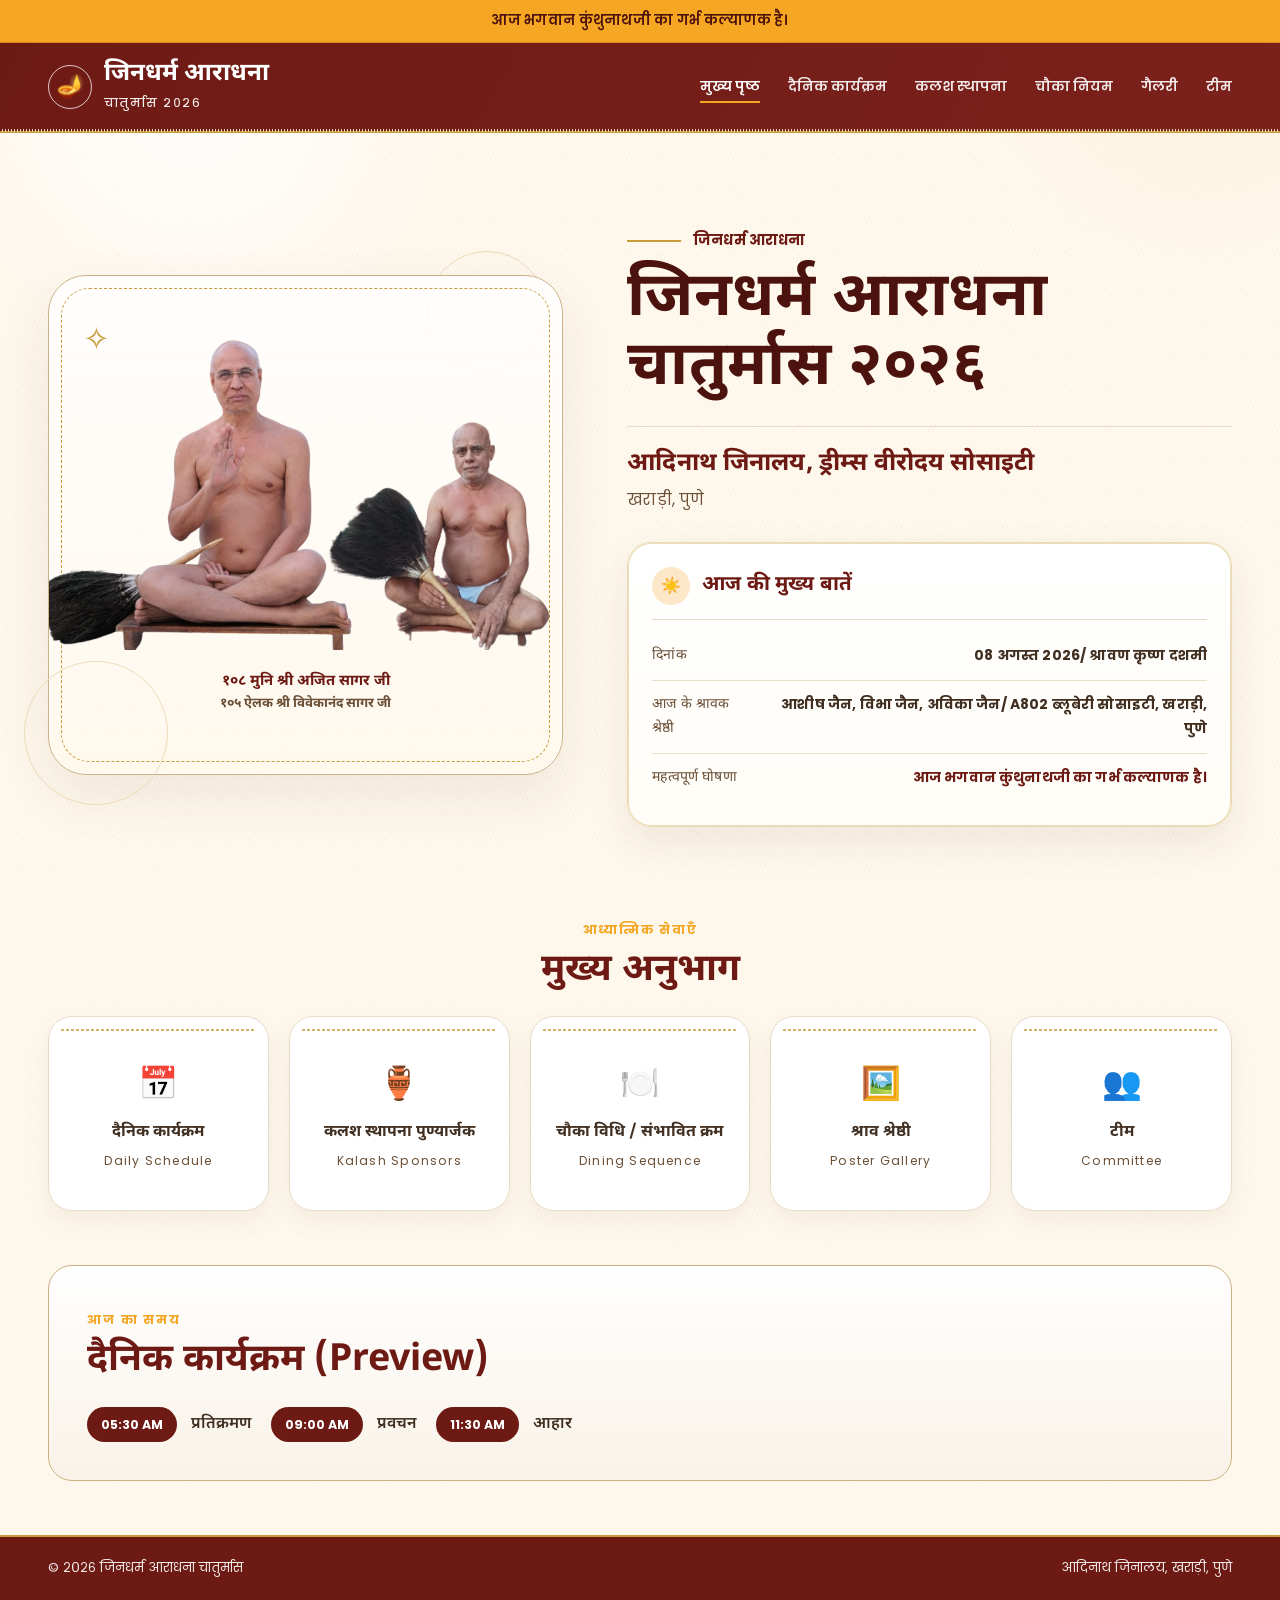
==== index.html @ 1701923a "sd" ====
<!doctype html>
<html lang="hi">
<head>
  <meta charset="utf-8">
  <meta name="viewport" content="width=device-width, initial-scale=1">
  <meta name="description" content="जिनधर्म आराधना चातुर्मास २०२६">
  <title>जिनधर्म आराधना चातुर्मास २०२६</title>

  <link rel="preconnect" href="https://fonts.googleapis.com">
  <link rel="preconnect" href="https://fonts.gstatic.com" crossorigin>
  <link href="https://fonts.googleapis.com/css2?family=Noto+Sans+Devanagari:wght@300;400;500;600;700&family=Poppins:wght@300;400;500;600;700&display=swap" rel="stylesheet">

  <link rel="stylesheet" href="css/style.css">
  <link rel="stylesheet" href="css/components.css">
  <link rel="stylesheet" href="css/responsive.css">
</head>
<body>
  <div class="announcement-bar">
    <span id="announce-text">🙏 जिनधर्म आराधना चातुर्मास में आपका स्वागत है</span>
  </div>

  <header class="site-header">
    <div class="container nav-wrapper">
      <a class="brand" href="index.html" aria-label="जिनधर्म आराधना">
        <span class="brand-icon">🪔</span>
        <span>
          <span class="brand-title">जिनधर्म आराधना</span>
          <span class="brand-subtitle">चातुर्मास २०२६</span>
        </span>
      </a>

      <nav class="main-nav" aria-label="मुख्य नेविगेशन">
        <a class="nav-link active" href="index.html">मुख्य पृष्ठ</a>
        <a class="nav-link" href="dainik-karyakram.html">दैनिक कार्यक्रम</a>
        <a class="nav-link" href="kalash.html">कलश स्थापना</a>
        <a class="nav-link" href="chowka.html">चौका नियम</a>
        <a class="nav-link" href="gallery.html">गैलरी</a>
        <a class="nav-link" href="team.html">टीम</a>
      </nav>
    </div>
  </header>

  <main class="site-main">
    <section class="hero-section">
      <div class="container hero-layout">
        <aside class="hero-image-panel">
          <div class="image-stage image-stage-dual">
            <div class="maharaj-gallery">
              <div class="maharaj-figure senior-figure">
                <img class="maharaj-image senior-image" src="images/AjitSagarJi.png" alt="पूज्य मुनि श्री १०८ अजित सागर जी महाराज">
              </div>
              <div class="maharaj-figure junior-figure">
                <img class="maharaj-image junior-image" src="images/Vivekanad.png" alt="पूज्य ऐलक १०५ श्री विवेकानंद सागर जी">
              </div>
            </div>
            <div class="nameplate">
              <span class="nameplate-title">१०८ मुनि श्री अजित सागर जी</span>
              <span class="nameplate-title nameplate-subtitle">१०५ ऐलक श्री विवेकानंद सागर जी</span>
            </div>
          </div>
        </aside>

        <section class="hero-copy">
          <div class="event-eyebrow">जिनधर्म आराधना</div>
          <h1 class="hero-title">जिनधर्म आराधना<br>चातुर्मास २०२६</h1>

          <div class="location-block">
            <div class="location-name">आदिनाथ जिनालय, ड्रीम्स वीरोदय सोसाइटी</div>
            <div class="location-place">खराड़ी, पुणे</div>
          </div>

          <aside class="highlight-card">
            <div class="card-header">
              <span class="card-icon">☀️</span>
              <span class="card-title">आज की मुख्य बातें</span>
            </div>

            <div class="highlight-list">
              <div class="highlight-row">
                <span class="lbl">दिनांक</span>
                <span id="todays-date" class="value"></span>
              </div>
              <div class="highlight-row">
                <span class="lbl">आज के श्रावक श्रेष्ठी</span>
                <span id="todays-shrav" class="value"></span>
              </div>
              <div class="highlight-row announcement-row">
                <span class="lbl">महत्वपूर्ण घोषणा</span>
                <span id="todays-announcement" class="value"></span>
              </div>
            </div>
          </aside>
        </section>
      </div>
    </section>

    <section class="navigation-section">
      <div class="container">
        <div class="section-heading centered">
          <span class="section-kicker">आध्यात्मिक सेवाएँ</span>
          <h2 class="section-title">मुख्य अनुभाग</h2>
        </div>

        <div class="nav-card-grid">
          <a class="nav-card" href="dainik-karyakram.html">
            <span class="nav-card-icon">📅</span>
            <span class="nav-card-title">दैनिक कार्यक्रम</span>
            <span class="nav-card-subtitle">Daily Schedule</span>
          </a>

          <a class="nav-card" href="kalash.html">
            <span class="nav-card-icon">🏺</span>
            <span class="nav-card-title">कलश स्थापना पुण्यार्जक</span>
            <span class="nav-card-subtitle">Kalash Sponsors</span>
          </a>

          <a class="nav-card" href="chowka.html">
            <span class="nav-card-icon">🍽️</span>
            <span class="nav-card-title">चौका विधि / संभावित क्रम</span>
            <span class="nav-card-subtitle">Dining Sequence</span>
          </a>

          <a class="nav-card" href="gallery.html">
            <span class="nav-card-icon">🖼️</span>
            <span class="nav-card-title">श्राव श्रेष्ठी</span>
            <span class="nav-card-subtitle">Poster Gallery</span>
          </a>

          <a class="nav-card" href="team.html">
            <span class="nav-card-icon">👥</span>
            <span class="nav-card-title">टीम</span>
            <span class="nav-card-subtitle">Committee</span>
          </a>
        </div>
      </div>
    </section>

    <section class="featured-schedule">
      <div class="container compact-panel">
        <div class="section-heading">
          <span class="section-kicker">आज का समय</span>
          <h2 class="section-title">दैनिक कार्यक्रम (Preview)</h2>
        </div>
        <div class="timeline-list">
          <article class="timeline-item">
            <span class="time">05:30 AM</span>
            <span class="event-title">प्रतिक्रमण</span>
          </article>
          <article class="timeline-item">
            <span class="time">09:00 AM</span>
            <span class="event-title">प्रवचन</span>
          </article>
          <article class="timeline-item">
            <span class="time">11:30 AM</span>
            <span class="event-title">आहार</span>
          </article>
        </div>
      </div>
    </section>
  </main>

  <footer class="footer">
    <div class="container footer-content">
      <span>© २०२६ जिनधर्म आराधना चातुर्मास</span>
      <span id="footer-location">आदिनाथ जिनालय, खराड़ी, पुणे</span>
    </div>
  </footer>

  <nav class="mobile-bottom-nav" aria-label="मोबाइल नेविगेशन">
    <a class="bottom-nav-link active" href="index.html" aria-label="मुख्य">
      <span class="bottom-nav-icon">⌂</span>
      <span class="bottom-nav-label">मुख्य</span>
    </a>
    <a class="bottom-nav-link" href="dainik-karyakram.html" aria-label="कार्यक्रम">
      <span class="bottom-nav-icon">📅</span>
      <span class="bottom-nav-label">कार्यक्रम</span>
    </a>
    <a class="bottom-nav-link" href="kalash.html" aria-label="कलश">
      <span class="bottom-nav-icon">🏺</span>
      <span class="bottom-nav-label">कलश</span>
    </a>
    <a class="bottom-nav-link" href="chowka.html" aria-label="चौका">
      <span class="bottom-nav-icon">🍽️</span>
      <span class="bottom-nav-label">चौका</span>
    </a>
    <a class="bottom-nav-link" href="gallery.html" aria-label="गैलरी">
      <span class="bottom-nav-icon">🖼️</span>
      <span class="bottom-nav-label">गैलरी</span>
    </a>
    <a class="bottom-nav-link" href="team.html" aria-label="टीम">
      <span class="bottom-nav-icon">👥</span>
      <span class="bottom-nav-label">टीम</span>
    </a>
  </nav>

  <script src="js/app.js"></script>
</body>
</html>
---- css/style.css ----
/* Global token layer and page foundation */
:root {
  --bg: #FFF8ED;
  --bg-soft: #F9F2E8;
  --bg-muted: #EFEAD8;
  --maroon: #6E1A14;
  --maroon-dark: #4C120D;
  --maroon-soft: #9A574C;
  --saffron: #F5A623;
  --saffron-soft: #FCE8C9;
  --gold: #C89B3C;
  --gold-soft: #EADBB4;
  --text: #39271C;
  --text-soft: #6B4F36;
  --text-heading: #412F21;
  --line: #E8DCC8;
  --line-strong: #CBB083;
  --white: #FFFFFF;
  --shadow: rgba(68, 35, 17, 0.08);
}

* {
  box-sizing: border-box;
  margin: 0;
  padding: 0;
}

html {
  scroll-behavior: smooth;
}

body {
  margin: 0;
  color: var(--text);
  background:
    radial-gradient(circle at 15% 6%, rgba(255,255,255,0.88) 0%, transparent 14%),
    radial-gradient(circle at 94% 2%, rgba(245,166,35,0.08) 0%, transparent 12%),
    repeating-linear-gradient(115deg, transparent 0 3px, rgba(79,46,25,0.018) 3px 4px),
    var(--bg);
  font-family: 'Poppins', 'Noto Sans Devanagari', Arial, sans-serif;
  line-height: 1.7;
}

body,
body * {
  -webkit-font-smoothing: antialiased;
}

body::before {
  content: "";
  pointer-events: none;
  position: fixed;
  inset: 0;
  background-image:
    radial-gradient(rgba(110, 26, 20, 0.05) 1px, transparent 1px),
    radial-gradient(rgba(245, 166, 35, 0.04) 1px, transparent 1px);
  background-position: 0 0, 10px 10px;
  background-size: 34px 34px, 34px 34px;
  opacity: 0.45;
  z-index: -1;
}

a {
  color: inherit;
  text-decoration: none;
}

.container {
  width: min(1200px, calc(100% - 96px));
  margin: 0 auto;
}

.site-main {
  min-height: calc(100vh - 220px);
}

.announcement-bar {
  background: var(--saffron);
  color: var(--maroon-dark);
  font-weight: 600;
  font-size: 0.88rem;
  letter-spacing: 0.02em;
  padding: 9px 16px;
  text-align: center;
  border-bottom: 1px solid rgba(110, 26, 20, 0.20);
}

.site-header {
  background: linear-gradient(120deg, var(--maroon) 0%, #7B211C 100%);
  border-bottom: 2px solid var(--gold);
  position: relative;
}

.site-header::after {
  content: "";
  position: absolute;
  left: 0;
  right: 0;
  bottom: -1px;
  height: 3px;
  background-image: repeating-linear-gradient(90deg, transparent 0 2px, var(--gold-soft) 2px 3px);
}

.nav-wrapper {
  min-height: 88px;
  display: flex;
  align-items: center;
  justify-content: space-between;
  gap: 28px;
}

.brand {
  display: inline-flex;
  align-items: center;
  gap: 12px;
  color: var(--white);
}

.brand-icon {
  width: 44px;
  height: 44px;
  border-radius: 50%;
  border: 1px solid rgba(255,255,255,0.75);
  display: inline-flex;
  align-items: center;
  justify-content: center;
  font-size: 1.45rem;
}

.brand-title {
  display: block;
  font-family: 'Noto Sans Devanagari', serif;
  font-size: clamp(1.15rem, 1.9vw, 1.8rem);
  font-weight: 700;
  line-height: 1.1;
}

.brand-subtitle {
  display: block;
  margin-top: 4px;
  font-size: 0.78rem;
  font-weight: 500;
  opacity: 0.9;
  letter-spacing: 0.12em;
}

.main-nav {
  display: flex;
  align-items: center;
  gap: 28px;
}

.nav-link {
  position: relative;
  font-size: 0.86rem;
  font-weight: 600;
  color: rgba(255,255,255,0.90);
  padding: 8px 0;
}

.nav-link::after {
  content: "";
  position: absolute;
  left: 0;
  right: 0;
  bottom: 4px;
  height: 2px;
  transform: scaleX(0);
  transform-origin: left;
  transition: transform 0.24s ease;
  background: var(--saffron);
}

.nav-link:hover::after,
.nav-link.active::after {
  transform: scaleX(1);
}

.nav-link.active {
  color: #fff;
}

.footer {
  background: var(--maroon);
  color: rgba(255,255,255,0.92);
  border-top: 2px solid var(--gold);
  padding: 20px 0;
}

.footer-content {
  display: flex;
  justify-content: space-between;
  gap: 20px;
  align-items: center;
  font-size: 0.82rem;
}

.mobile-bottom-nav {
  display: none;
}

/* Shared animations and utility polish */
.hero-copy,
.hero-image-panel,
.nav-card,
.content-panel,
.gallery-tile {
  animation: fadeIn 640ms ease both;
}

.nav-card {
  animation-name: cardLiftIn;
}

@keyframes fadeIn {
  from {
    opacity: 0;
    transform: translateY(10px);
  }
  to {
    opacity: 1;
    transform: translateY(0);
  }
}

@keyframes cardLiftIn {
  from {
    opacity: 0;
    transform: translateY(12px);
  }
  to {
    opacity: 1;
    transform: translateY(0);
  }
}

@keyframes heroSlideIn {
  from {
    opacity: 0;
    transform: translateX(12px);
  }
  to {
    opacity: 1;
    transform: translateX(0);
  }
}
---- css/components.css ----
/* Component layer: homepage modules and reusable UI */
.hero-section {
  padding: clamp(48px, 7vw, 96px) 0 46px;
}

.page-hero {
  padding: clamp(40px, 6vw, 84px) 0 30px;
  background: linear-gradient(120deg, rgba(110, 26, 20, 0.05), transparent), radial-gradient(circle at 90% 11%, rgba(245,166,35,0.10) 0%, transparent 20%);
}

.page-hero-content {
  display: flex;
  align-items: center;
}

.page-title {
  margin-top: 10px;
  font-family: 'Noto Sans Devanagari', serif;
  font-size: clamp(2rem, 4.5vw, 3rem);
  line-height: 1.16;
  color: var(--maroon);
}

.page-subtitle {
  margin-top: 12px;
  color: var(--text-soft);
  font-size: 1rem;
}

.chowka-page .page-hero {
  background: linear-gradient(135deg, rgba(110, 26, 20, 0.06), transparent), radial-gradient(circle at 90% 18%, rgba(245,166,35,0.14), transparent 26%);
}

.chowka-page .page-title {
  color: var(--maroon);
  font-size: clamp(1.92rem, 4.1vw, 2.82rem);
}

.chowka-page .page-subtitle {
  font-family: 'Noto Sans Devanagari', serif;
  color: var(--text-soft);
  font-size: 1rem;
}

.chowka-page .page-section {
  padding-top: 40px;
}

.chowka-page .content-panel {
  border-color: rgba(200, 155, 60, 0.38);
}

.chowka-page .side-panel {
  background: linear-gradient(180deg, var(--white), #F8F1E8);
}

.chowka-page .panel-title {
  font-size: 1.16rem;
}

.chowka-page .sequence-title {
  color: var(--maroon);
}

.chowka-page .sequence-list li {
  background: linear-gradient(90deg, #FFFDF9, var(--bg-soft));
}

.chowka-page .food-row span {
  color: var(--text-heading);
}

.chowka-page .food-divider {
  color: var(--saffron);
}

.chowka-page .special-note {
  border-left: 4px solid var(--gold);
}

.page-section {
  padding: 24px 0 72px;
}

.hero-layout {
  display: grid;
  grid-template-columns: minmax(400px, 0.92fr) minmax(500px, 1.08fr);
  align-items: center;
  gap: clamp(34px, 5vw, 74px);
}

.hero-image-panel {
  position: relative;
}

.hero-image-panel::before,
.hero-image-panel::after {
  content: "";
  position: absolute;
  width: 96px;
  height: 96px;
  border-radius: 50%;
  border: 1px solid var(--gold-soft);
  opacity: 0.95;
}

.hero-image-panel::before {
  width: 118px;
  height: 118px;
  top: -24px;
  right: 16px;
}

.hero-image-panel::after {
  width: 142px;
  height: 142px;
  bottom: -30px;
  left: -24px;
}

.image-stage {
  position: relative;
  background: linear-gradient(180deg, rgba(255, 255, 255, 0.86), rgba(255, 248, 237, 0.78));
  border-radius: 38px;
  border: 1px solid var(--line-strong);
  min-height: 480px;
  display: flex;
  align-items: center;
  justify-content: center;
  overflow: hidden;
  box-shadow: inset 0 0 0 1px var(--white), 0 22px 56px var(--shadow);
}

.image-stage.image-stage-dual {
  display: flex;
  flex-direction: column;
  gap: 12px;
  align-items: center;
  justify-content: center;
  padding: 26px 24px;
  min-height: 500px;
}

.image-stage::before {
  content: "";
  position: absolute;
  inset: 12px;
  border-radius: 28px;
  border: 1px dashed var(--gold);
  pointer-events: none;
}

.image-stage::after {
  content: "✧";
  position: absolute;
  left: 34px;
  top: 36px;
  color: var(--gold);
  font-size: 2rem;
}

.maharaj-gallery {
  width: 100%;
  display: flex;
  align-items: flex-end;
  justify-content: center;
  gap: 24px;
}

.nameplate {
  width: 100%;
  margin-top: 12px;
  text-align: center;
  display: flex;
  flex-direction: column;
  align-items: center;
  gap: 4px;
}

.nameplate .nameplate-title {
  display: block;
}

.nameplate .nameplate-title + .nameplate-title {
  margin-top: 0;
}

.maharaj-figure {
  position: relative;
  display: flex;
  align-items: flex-end;
  justify-content: center;
  flex: 1;
  min-width: 0;
}

.maharaj-figure.senior-figure {
  flex: 1.24;
}

.maharaj-figure.junior-figure {
  flex: 0.94;
}

.maharaj-image {
  position: relative;
  width: min(460px, 92%);
  height: auto;
  max-height: 510px;
  object-fit: contain;
  display: block;
  margin: 0 auto;
  z-index: 1;
}

.senior-image {
  width: clamp(230px, 28vw, 315px);
  max-height: 450px;
}

.junior-image {
  width: clamp(190px, 22vw, 230px);
  max-height: 370px;
  opacity: 0.98;
}

.nameplate-title {
  display: block;
}

.nameplate-subtitle {
  margin-top: 6px;
  font-size: clamp(0.88rem, 1.7vw, 1.12rem);
  color: var(--text-soft);
}

.nameplate {
  margin-top: 10px;
  text-align: center;
}

.nameplate-title {
  display: block;
  font-family: 'Noto Sans Devanagari', serif;
  font-size: clamp(0.78rem, 1.16vw, 1.00rem);
  line-height: 1.30;
  color: var(--maroon);
  font-weight: 700;
}

.nameplate-title + .nameplate-title {
  margin-top: 0;
}

.nameplate-subtitle {
  font-size: clamp(0.70rem, 1.04vw, 0.88rem);
  color: var(--text-soft);
}

.hero-copy {
  animation: heroSlideIn 700ms ease both;
}

.event-eyebrow {
  display: inline-flex;
  align-items: center;
  gap: 12px;
  color: var(--maroon);
  font-weight: 700;
  font-size: 0.88rem;
  letter-spacing: 0.12em;
  text-transform: uppercase;
}

.event-eyebrow::before {
  content: "";
  width: 54px;
  height: 2px;
  background: var(--gold);
}

.hero-title {
  margin-top: 14px;
  color: var(--maroon-dark);
  font-family: 'Noto Sans Devanagari', serif;
  font-size: clamp(2rem, 4.8vw, 3.9rem);
  line-height: 1.12;
  letter-spacing: -0.02em;
}

.hero-title::first-line {
  font-weight: 700;
}

.hero-copy .event-eyebrow,
.hero-copy .location-block,
.hero-copy .hero-title,
.hero-copy .highlight-card {
  letter-spacing: 0.01em;
}

.location-block {
  margin-top: 22px;
  padding-top: 16px;
  border-top: 1px solid var(--line);
}

.location-block .location-name {
  font-family: 'Noto Sans Devanagari', serif;
  font-size: clamp(1rem, 2vw, 1.55rem);
  font-weight: 700;
  color: var(--maroon);
}

.location-block .location-place {
  margin-top: 2px;
  font-size: 0.98rem;
  color: var(--text-soft);
}

.highlight-card {
  margin-top: 28px;
  background: linear-gradient(180deg, var(--white), #FFFDF7);
  border-radius: 24px;
  border: 1px solid var(--gold-soft);
  box-shadow: 0 16px 40px var(--shadow), inset 0 0 0 1px rgba(200,155,60,0.34);
  padding: 24px;
}

.highlight-card .card-header {
  display: flex;
  align-items: center;
  gap: 12px;
  padding-bottom: 14px;
  border-bottom: 1px solid var(--line);
}

.card-header .card-icon {
  width: 38px;
  height: 38px;
  border-radius: 50%;
  display: inline-flex;
  align-items: center;
  justify-content: center;
  background: var(--saffron-soft);
  color: var(--maroon);
}

.card-title {
  font-family: 'Noto Sans Devanagari', serif;
  font-weight: 700;
  color: var(--maroon);
  font-size: clamp(1.05rem, 2vw, 1.28rem);
}

.highlight-list {
  padding-top: 12px;
}

.highlight-row {
  display: flex;
  justify-content: space-between;
  align-items: center;
  gap: 20px;
  padding: 12px 0;
  border-bottom: 1px solid rgba(190,167,118,0.36);
}

.highlight-row:last-child {
  border-bottom: none;
}

.highlight-row .lbl {
  font-family: 'Noto Sans Devanagari', serif;
  font-size: 0.88rem;
  color: var(--text-soft);
}

.highlight-row .value {
  text-align: right;
  font-weight: 700;
  color: var(--text-heading);
  font-size: 0.87rem;
}

.highlight-row.announcement-row .value {
  color: var(--maroon);
}

.navigation-section {
  padding: 42px 0 54px;
}

.section-heading.centered {
  text-align: center;
}

.section-heading {
  margin-bottom: 24px;
}

.section-kicker {
  color: var(--saffron);
  font-size: 0.78rem;
  font-weight: 700;
  letter-spacing: 0.14em;
  text-transform: uppercase;
}

.section-title {
  margin-top: 8px;
  color: var(--maroon);
  font-family: 'Noto Sans Devanagari', serif;
  font-size: clamp(1.54rem, 3vw, 2.34rem);
  line-height: 1.14;
}

.nav-card-grid {
  display: grid;
  grid-template-columns: repeat(5, minmax(175px, 1fr));
  gap: 20px;
}

.nav-card {
  background: var(--white);
  min-height: 195px;
  border-radius: 24px;
  padding: 24px 20px;
  border: 1px solid var(--line);
  position: relative;
  display: flex;
  flex-direction: column;
  align-items: center;
  justify-content: center;
  text-align: center;
  transition: transform 260ms ease, box-shadow 260ms ease, border-color 260ms ease;
  box-shadow: 0 10px 24px rgba(118, 105, 66, 0.08);
}

.nav-card::before {
  content: "";
  position: absolute;
  top: 12px;
  left: 12px;
  right: 12px;
  height: 2px;
  background: repeating-linear-gradient(90deg, var(--gold) 0 3px, transparent 3px 5px);
  opacity: 0.75;
}

.nav-card:hover {
  transform: translateY(-8px);
  box-shadow: 0 24px 50px var(--shadow);
  border-color: var(--gold);
}

.nav-card-icon {
  display: inline-flex;
  justify-content: center;
  align-items: center;
  font-size: 2rem;
  color: var(--maroon);
}

.nav-card-title {
  margin-top: 12px;
  font-family: 'Noto Sans Devanagari', serif;
  font-weight: 700;
  color: var(--text-heading);
  font-size: 1rem;
  line-height: 1.32;
}

.nav-card-subtitle {
  display: inline-block;
  margin-top: 8px;
  font-size: 0.76rem;
  letter-spacing: 0.10em;
  color: var(--text-soft);
}

.featured-schedule {
  padding-bottom: 54px;
}

.compact-panel {
  background: linear-gradient(180deg, var(--white), var(--bg-soft));
  border-radius: 24px;
  border: 1px solid var(--line-strong);
  padding: clamp(24px, 3vw, 42px);
}

.timeline-list {
  display: flex;
  flex-wrap: wrap;
  gap: 20px;
  align-items: center;
}

.timeline-list.vertical {
  display: grid;
  grid-template-columns: 1fr;
  gap: 16px;
  margin-top: 12px;
}

.timeline-item {
  display: flex;
  align-items: center;
  gap: 14px;
}

.timeline-list.vertical .timeline-item {
  align-items: center;
  justify-content: flex-start;
  padding: 12px 0;
  border-bottom: 1px solid var(--line);
}

.timeline-list.vertical .timeline-item:last-child {
  border-bottom: 0;
}

.timeline-item .time {
  background: var(--maroon);
  color: var(--white);
  padding: 7px 14px;
  border-radius: 99px;
  font-weight: 700;
  font-size: 0.78rem;
}

.timeline-item .event-title {
  font-family: 'Noto Sans Devanagari', serif;
  font-weight: 600;
  color: var(--text-heading);
}

.timeline-list.vertical .event-detail {
  color: var(--text-soft);
  font-size: 0.78rem;
  margin-left: 10px;
}

.two-column-layout {
  display: grid;
  grid-template-columns: minmax(560px, 2fr) minmax(260px, 1fr);
  gap: 30px;
}

.grid-two {
  display: grid;
  grid-template-columns: repeat(2, minmax(0, 1fr));
  gap: 30px;
  align-items: stretch;
}

.content-panel {
  background: linear-gradient(180deg, var(--white), #FFFDF9);
  border-radius: 24px;
  border: 1px solid var(--line);
  padding: 28px;
  box-shadow: 0 12px 32px var(--shadow);
  min-height: 100%;
  height: auto;
}

.content-panel.highlight-panel {
  border-color: var(--gold-soft);
}

.large-panel {
  min-height: 420px;
}

.side-panel {
  background: linear-gradient(180deg, #FFFDFB, var(--bg-soft));
  display: flex;
  flex-direction: column;
}

.side-panel .panel-head {
  display: block;
  padding-bottom: 14px;
  border-bottom: 1px solid var(--line);
}

.side-panel .panel-head.compact {
  justify-content: flex-start;
}

.side-panel .panel-head p {
  margin-top: 12px;
  color: var(--text-soft);
  font-size: 0.88rem;
  line-height: 1.74;
}

.side-panel .panel-head .panel-title {
  display: inline-block;
  margin-bottom: 2px;
}

.panel-head {
  display: flex;
  align-items: center;
  justify-content: space-between;
  gap: 12px;
  padding-bottom: 14px;
  border-bottom: 1px solid var(--line);
}

.panel-head.compact {
  justify-content: flex-start;
}

.panel-title {
  font-family: 'Noto Sans Devanagari', serif;
  font-weight: 700;
  color: var(--maroon);
  font-size: 1.25rem;
}

.badge {
  display: inline-flex;
  align-items: center;
  background: var(--saffron-soft);
  color: var(--maroon);
  padding: 6px 14px;
  border-radius: 99px;
  font-size: 0.72rem;
  font-weight: 700;
  border: 1px solid rgba(245,166,35,0.50);
}

.feature-copy {
  margin-top: 18px;
}

.feature-copy p {
  color: var(--text-soft);
  font-size: 0.98rem;
  line-height: 1.88;
}

.feature-copy p strong {
  color: var(--maroon);
}

.feature-list {
  margin-top: 14px;
  padding-left: 24px;
}

.feature-list li {
  margin: 10px 0;
  color: var(--text);
}

.intro-block {
  padding-bottom: 8px;
}

.intro-block .lead-text {
  margin: 0 0 12px;
  color: var(--maroon);
  font-family: 'Noto Sans Devanagari', serif;
  font-size: clamp(1.08rem, 2.2vw, 1.38rem);
  line-height: 1.56;
}

.special-note {
  display: flex;
  align-items: flex-start;
  gap: 12px;
  margin-top: 12px;
  padding: 12px 14px;
  border-radius: 16px;
  background: var(--bg-soft);
  border: 1px solid var(--gold-soft);
}

.special-note p {
  margin: 0;
  font-size: 0.90rem;
  line-height: 1.70;
}

.special-note .notice-icon {
  display: inline-flex;
  align-items: center;
  justify-content: center;
  min-width: 40px;
  font-size: 1.44rem;
}

.sequence-block {
  margin-top: 24px;
  padding-top: 20px;
  border-top: 1px solid var(--line);
}

.sequence-title {
  font-family: 'Noto Sans Devanagari', serif;
  font-size: 1rem;
  font-weight: 700;
  color: var(--maroon);
  letter-spacing: 0.04em;
}

.sequence-list {
  list-style: none;
  padding-left: 0;
  margin-top: 16px;
}

.sequence-list li {
  position: relative;
  margin: 0 0 10px;
  padding: 12px 12px 12px 40px;
  border-radius: 12px;
  background: linear-gradient(90deg, rgba(255,248,237,0.88), var(--white));
  border: 1px solid rgba(245,166,35,0.24);
  line-height: 1.36;
}

.sequence-list li::before {
  content: "✦";
  position: absolute;
  top: 11px;
  left: 13px;
  color: var(--gold);
  font-weight: 700;
}

.sequence-list li span {
  display: inline-block;
  font-family: 'Noto Sans Devanagari', serif;
  font-weight: 700;
  color: var(--text-heading);
}

.sequence-list li small {
  display: block;
  margin-top: 4px;
  color: var(--text-soft);
  font-size: 0.70rem;
}

.food-menu-block {
  margin-top: 18px;
}

.food-divider {
  color: var(--gold);
  font-size: 1.46rem;
  line-height: 1;
  letter-spacing: 0.20em;
}

.food-list {
  margin-top: 14px;
}

.food-row {
  position: relative;
  padding: 9px 0;
  border-bottom: 1px solid rgba(190,167,118,0.34);
}

.food-row:last-child {
  border-bottom: none;
}

.food-row span {
  display: inline-block;
  font-family: 'Noto Sans Devanagari', serif;
  font-size: 0.88rem;
  color: var(--text-soft);
  line-height: 1.46;
}

.notice-box {
  margin-top: 20px;
  border-radius: 18px;
  border: 1px solid var(--gold-soft);
  background: var(--bg-soft);
  padding: 20px;
}

.notice-box p {
  margin-top: 12px;
  color: var(--text-soft);
  line-height: 1.78;
}

.notice-icon {
  color: var(--gold);
  font-size: 1.8rem;
}

.calendar-stack {
  margin-top: 16px;
}

.calendar-row {
  display: flex;
  justify-content: space-between;
  gap: 28px;
  padding: 12px 0;
  border-bottom: 1px solid var(--line);
}

.calendar-row:last-child {
  border-bottom: 0;
}

.calendar-row .row-label {
  font-family: 'Noto Sans Devanagari', serif;
  color: var(--text-soft);
}

.calendar-row .row-value {
  font-weight: 700;
  color: var(--text-heading);
}

.gallery-grid {
  display: grid;
  grid-template-columns: repeat(4, minmax(170px, 1fr));
  gap: 22px;
}

.gallery-tile {
  min-height: 220px;
  border-radius: 24px;
  background: linear-gradient(180deg, var(--white), var(--bg-soft));
  border: 1px solid var(--line-strong);
  display: flex;
  flex-direction: column;
  align-items: center;
  justify-content: center;
  box-shadow: 0 12px 30px var(--shadow);
}

.gallery-tile .gallery-title {
  font-family: 'Noto Sans Devanagari', serif;
  color: var(--maroon);
  font-weight: 700;
  font-size: 1rem;
}

.gallery-tile .gallery-subtitle {
  margin-top: 8px;
  color: var(--text-soft);
  font-size: 0.78rem;
}
---- css/responsive.css ----
/* Responsive design rules */
@media (max-width: 1180px) {
  .container {
    width: min(1200px, calc(100% - 48px));
  }

  .nav-card-grid {
    grid-template-columns: repeat(2, minmax(210px, 1fr));
  }

  .image-stage {
    min-height: auto;
    padding-top: 28px;
  }

  .maharaj-gallery {
    gap: 16px;
  }

  .senior-image {
    width: clamp(210px, 34vw, 310px);
  }

  .junior-image {
    width: clamp(170px, 24vw, 220px);
  }
}

@media (max-width: 780px) {
  .site-header {
    background: linear-gradient(180deg, var(--maroon) 0%, #7B211C 100%);
  }

  .nav-wrapper {
    min-height: auto;
    padding: 16px 0;
    display: flex;
    align-items: center;
    justify-content: center;
  }

  .brand {
    justify-content: center;
  }

  .main-nav {
    display: none;
  }

  .hero-section {
    padding-top: 24px;
  }

  .hero-layout {
    grid-template-columns: 1fr;
  }

  .two-column-layout,
  .grid-two {
    grid-template-columns: 1fr;
  }

  .hero-image-panel {
    order: 1;
  }

  .hero-copy {
    order: 2;
  }

  .image-stage.image-stage-dual {
    min-height: auto;
    padding: 18px;
  }

  .maharaj-gallery {
    flex-direction: row;
    align-items: flex-end;
    gap: 10px;
  }

  .senior-image {
    width: min(230px, 34vw);
  }

  .junior-image {
    width: min(190px, 28vw);
  }

  .nameplate {
    width: 100%;
  }

  .nameplate-title {
    font-size: 1rem;
    line-height: 1.36;
  }

  .nav-card-grid {
    grid-template-columns: 1fr;
  }

  .gallery-grid {
    grid-template-columns: repeat(2, minmax(150px, 1fr));
  }

  .nav-card {
    min-height: 160px;
  }

  .hero-title {
    font-size: 2rem;
  }

  .hero-copy {
    text-align: center;
  }

  .event-eyebrow {
    justify-content: center;
  }

  .highlight-row {
    align-items: flex-start;
    flex-direction: column;
  }

  .highlight-row .value {
    text-align: left;
  }

  .footer-content {
    flex-direction: column;
    text-align: center;
  }

  .hero-layout {
    gap: 30px;
  }

  .hero-image-panel {
    width: 100%;
  }

  .image-stage {
    min-height: auto;
    border-radius: 28px;
    padding: 14px;
  }

  .maharaj-image {
    width: min(370px, 96%);
    max-height: none;
  }

  .nameplate-title {
    font-size: 1.30rem;
    line-height: 1.4;
  }

  .hero-copy .hero-title {
    font-size: clamp(1.80rem, 8vw, 2.80rem);
    line-height: 1.18;
  }

  .hero-copy .location-block .location-name {
    font-size: 1.22rem;
  }

  .nav-card-title {
    font-size: 1.04rem;
  }

  .nav-card-subtitle {
    font-size: 0.72rem;
  }

  .nav-card,
  .content-panel,
  .highlight-card {
    min-height: auto;
  }

  .mobile-bottom-nav {
    position: fixed;
    left: 0;
    right: 0;
    bottom: 0;
    z-index: 30;
    display: grid;
    grid-template-columns: repeat(6, minmax(0, 1fr));
    background: linear-gradient(180deg, var(--maroon), var(--maroon-dark));
    border-top: 1px solid var(--gold);
    box-shadow: 0 -4px 20px rgba(60, 35, 16, 0.26);
    padding: 8px 12px max(8px, env(safe-area-inset-bottom));
  }

  .bottom-nav-link {
    min-height: 54px;
    display: flex;
    align-items: center;
    justify-content: center;
    flex-direction: column;
    gap: 4px;
    color: rgba(255,255,255,0.90);
    font-size: 0.70rem;
    font-weight: 700;
    border-radius: 12px;
  }

  .bottom-nav-link.active {
    background: var(--saffron);
    color: var(--maroon-dark);
  }

  .bottom-nav-icon {
    line-height: 1;
    font-size: 1.20rem;
  }

  .bottom-nav-label {
    font-family: 'Noto Sans Devanagari', serif;
    line-height: 1.1;
    letter-spacing: 0.02em;
  }

  body {
    padding-bottom: 84px;
  }

  .site-main {
    min-height: auto;
  }
}

@media (max-width: 540px) {
  .container {
    width: min(100%, calc(100% - 28px));
  }

  .hero-layout {
    gap: 24px;
  }

  .hero-copy {
    padding: 0;
  }

  .image-stage {
    border-radius: 24px;
  }

  .nameplate-title {
    font-size: 1.24rem;
  }

  .highlight-card {
    padding: 18px;
  }

  .section-title {
    font-size: 1.7rem;
  }

  .section-heading.centered {
    margin-bottom: 14px;
  }

  .nav-card-grid {
    gap: 14px;
  }

  .nav-card {
    padding: 22px 14px;
  }

  .timeline-list {
    gap: 12px;
  }

  .timeline-item {
    align-items: flex-start;
    flex-direction: column;
    width: 100%;
  }
}

@media (prefers-reduced-motion: reduce) {
  *, *::before, *::after {
    animation-duration: 1ms !important;
    animation-iteration-count: 1 !important;
    transition-duration: 1ms !important;
    scroll-behavior: auto !important;
  }
}
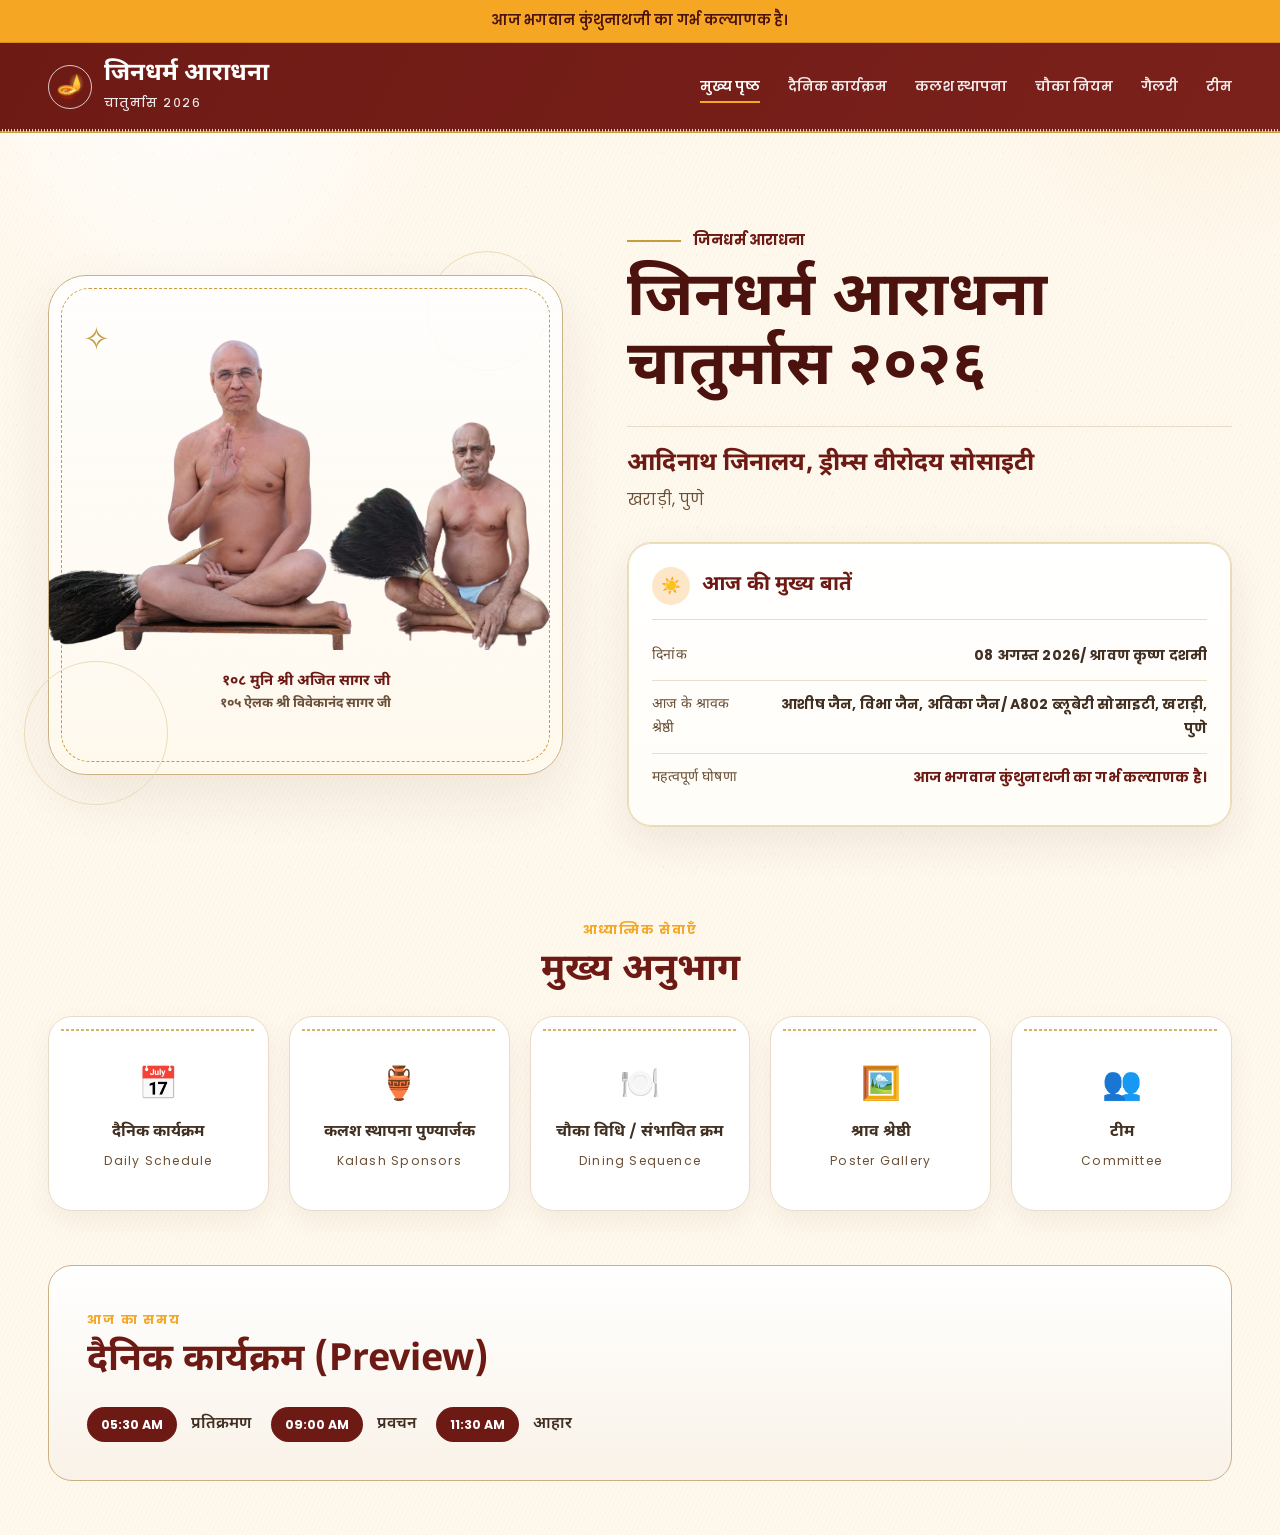
==== commit 4298f3ae: "Names in gallary" ====
--- a/index.html
+++ b/index.html
@@ -159,39 +159,9 @@
     </section>
   </main>
 
-  <footer class="footer">
-    <div class="container footer-content">
-      <span>© २०२६ जिनधर्म आराधना चातुर्मास</span>
-      <span id="footer-location">आदिनाथ जिनालय, खराड़ी, पुणे</span>
-    </div>
-  </footer>
+    <div id="footer"></div>
+  <div id="navbar"></div>
 
-  <nav class="mobile-bottom-nav" aria-label="मोबाइल नेविगेशन">
-    <a class="bottom-nav-link active" href="index.html" aria-label="मुख्य">
-      <span class="bottom-nav-icon">⌂</span>
-      <span class="bottom-nav-label">मुख्य</span>
-    </a>
-    <a class="bottom-nav-link" href="dainik-karyakram.html" aria-label="कार्यक्रम">
-      <span class="bottom-nav-icon">📅</span>
-      <span class="bottom-nav-label">कार्यक्रम</span>
-    </a>
-    <a class="bottom-nav-link" href="kalash.html" aria-label="कलश">
-      <span class="bottom-nav-icon">🏺</span>
-      <span class="bottom-nav-label">कलश</span>
-    </a>
-    <a class="bottom-nav-link" href="chowka.html" aria-label="चौका">
-      <span class="bottom-nav-icon">🍽️</span>
-      <span class="bottom-nav-label">चौका</span>
-    </a>
-    <a class="bottom-nav-link" href="gallery.html" aria-label="गैलरी">
-      <span class="bottom-nav-icon">🖼️</span>
-      <span class="bottom-nav-label">गैलरी</span>
-    </a>
-    <a class="bottom-nav-link" href="team.html" aria-label="टीम">
-      <span class="bottom-nav-icon">👥</span>
-      <span class="bottom-nav-label">टीम</span>
-    </a>
-  </nav>
 
   <script src="js/app.js"></script>
 </body>
--- a/css/components.css
+++ b/css/components.css
@@ -856,3 +856,250 @@
   font-size: 0.78rem;
 }
 
+
+/* ==========================================
+   NAVBAR
+========================================== */
+
+.site-nav {
+
+    position: sticky;
+
+    top: 0;
+
+    z-index: 1000;
+
+    background:
+        rgba(255, 248, 237, 0.96);
+
+    backdrop-filter:
+        blur(12px);
+
+    border-bottom:
+        1px solid #e4c98e;
+
+}
+
+
+.nav-container {
+
+    max-width: 1200px;
+
+    margin: auto;
+
+    padding:
+        10px 20px;
+
+    display: flex;
+
+    align-items: center;
+
+    justify-content: space-between;
+
+}
+
+
+.nav-logo {
+
+    display: flex;
+
+    align-items: center;
+
+    gap: 8px;
+
+    color:
+        #6E1A14;
+
+    text-decoration: none;
+
+    font-weight: 700;
+
+}
+
+
+.nav-links {
+
+    display: flex;
+
+    gap: 8px;
+
+}
+
+
+.nav-links a {
+
+    padding:
+        10px 12px;
+
+    border-radius: 10px;
+
+    text-decoration: none;
+
+    color:
+        #5b4638;
+
+    transition:
+        .2s ease;
+
+}
+
+
+.nav-links a:hover,
+.nav-links a.active {
+
+    background:
+        #fff0cf;
+
+    color:
+        #6E1A14;
+
+}
+
+
+.nav-toggle {
+
+    display: none;
+
+    border: none;
+
+    background: transparent;
+
+    font-size: 25px;
+
+    cursor: pointer;
+
+}
+
+
+/* ==========================================
+   FOOTER
+========================================== */
+
+.site-footer {
+
+    margin-top: 70px;
+
+    padding:
+        45px 20px;
+
+    text-align: center;
+
+    background:
+        #6E1A14;
+
+    color:
+        #fff4df;
+
+    border-top:
+        4px solid #C89B3C;
+
+}
+
+
+.footer-ornament {
+
+    color:
+        #F5A623;
+
+    margin-bottom:
+        15px;
+
+}
+
+
+.site-footer h3 {
+
+    margin:
+        5px 0;
+
+    font-family:
+        "Noto Sans Devanagari",
+        sans-serif;
+
+}
+
+
+.footer-divider {
+
+    width:
+        100px;
+
+    height:
+        1px;
+
+    margin:
+        20px auto;
+
+    background:
+        #C89B3C;
+
+}
+
+
+.footer-small {
+
+    font-size:
+        13px;
+
+    opacity:
+        .8;
+
+}
+
+
+/* ==========================================
+   MOBILE
+========================================== */
+
+@media(max-width:800px) {
+
+    .nav-toggle {
+
+        display: block;
+
+        color:
+            #6E1A14;
+
+    }
+
+
+    .nav-links {
+
+        position: absolute;
+
+        top: 100%;
+
+        left: 0;
+
+        right: 0;
+
+        display: none;
+
+        flex-direction: column;
+
+        background:
+            #fff8ed;
+
+        padding: 12px;
+
+        border-bottom:
+            1px solid #e4c98e;
+
+    }
+
+
+    .nav-links.open {
+
+        display: flex;
+
+    }
+
+
+    .nav-links a {
+
+        padding:
+            14px;
+
+    }
+
+}
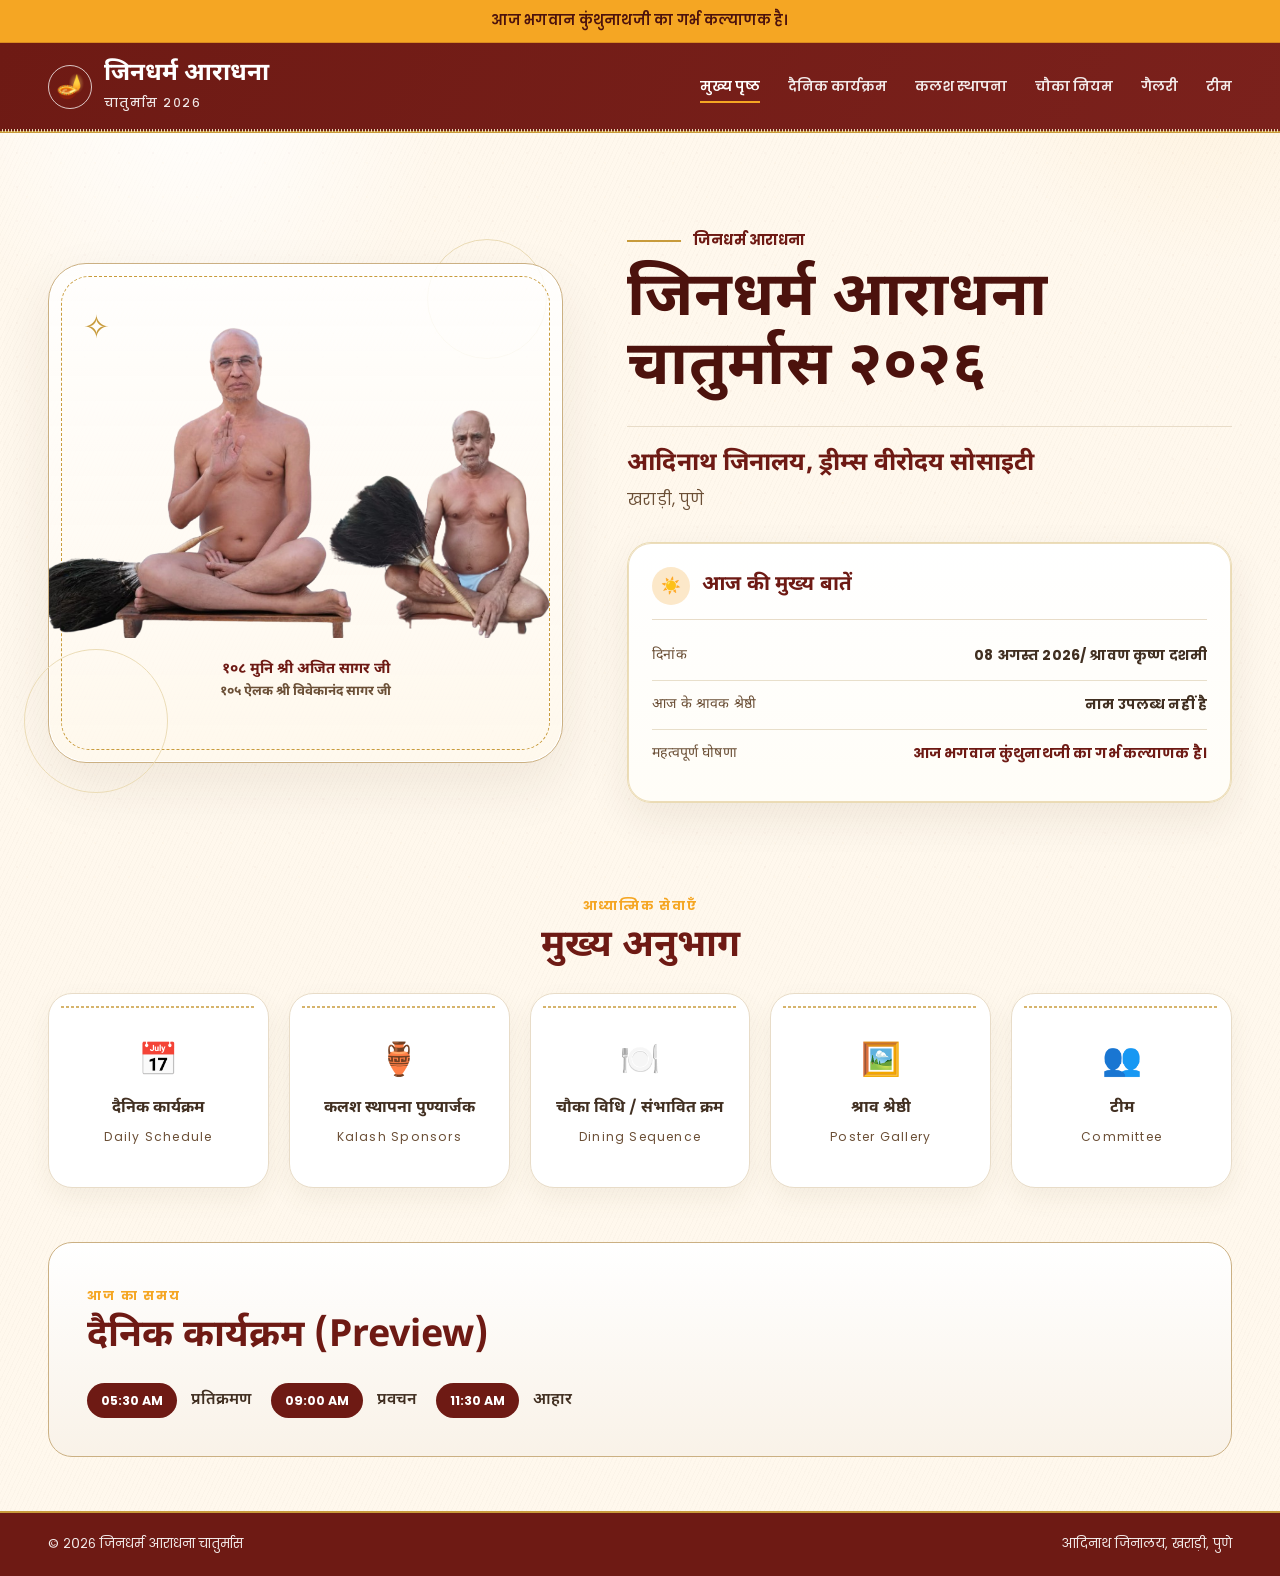
==== commit e04ac9f9: "nav fix." ====
--- a/index.html
+++ b/index.html
@@ -163,6 +163,7 @@
   <div id="navbar"></div>
 
 
+  <script src="components/components.js"></script>
   <script src="js/app.js"></script>
 </body>
 </html>
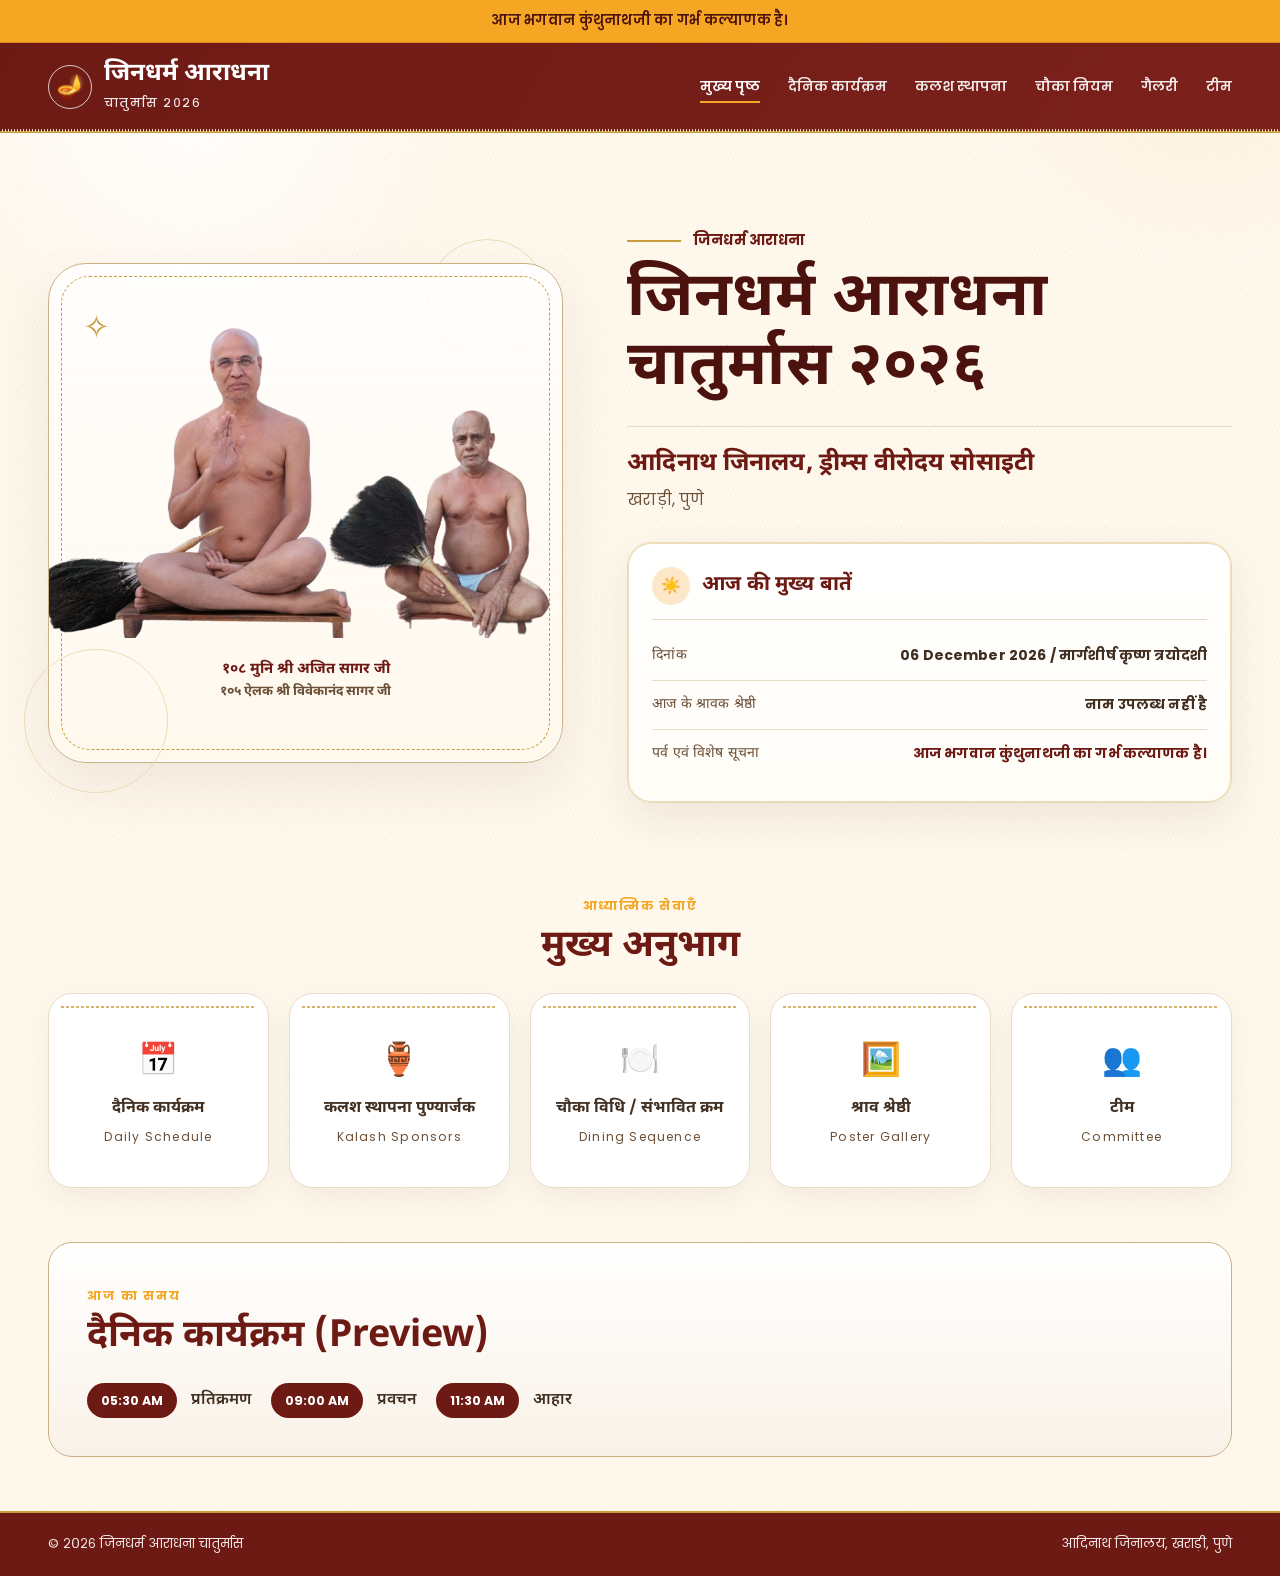
==== commit 8c651ee2: "announcements" ====
--- a/index.html
+++ b/index.html
@@ -85,7 +85,7 @@
                 <span id="todays-shrav" class="value"></span>
               </div>
               <div class="highlight-row announcement-row">
-                <span class="lbl">महत्वपूर्ण घोषणा</span>
+                <span class="lbl">पर्व एवं विशेष सूचना</span>
                 <span id="todays-announcement" class="value"></span>
               </div>
             </div>
@@ -164,6 +164,7 @@
 
 
   <script src="components/components.js"></script>
+  <script src="js/daily-data.js"></script>
   <script src="js/app.js"></script>
 </body>
 </html>
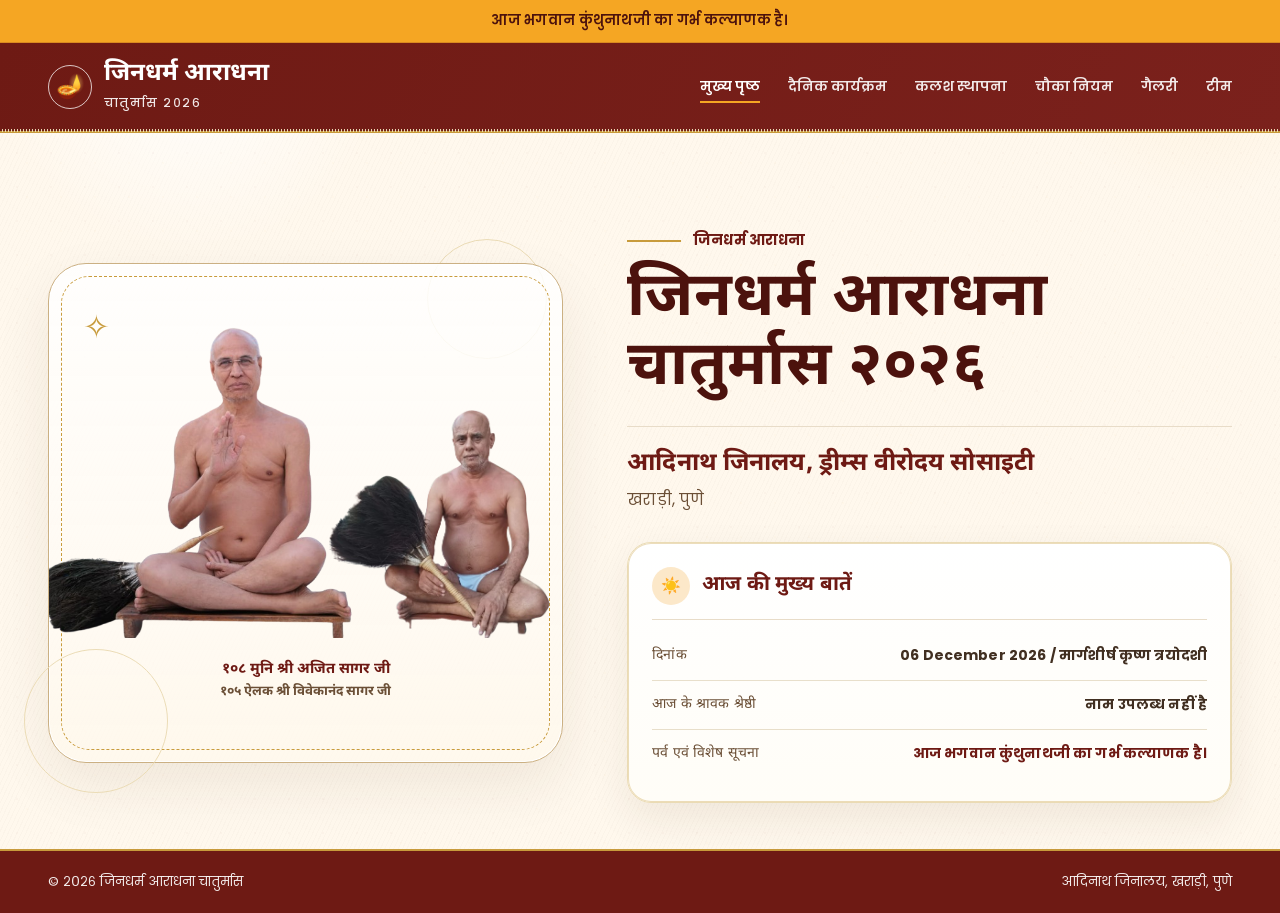
==== commit 55bacd88: "Team Details" ====
--- a/index.html
+++ b/index.html
@@ -1,5 +1,6 @@
 <!doctype html>
 <html lang="hi">
+
 <head>
   <meta charset="utf-8">
   <meta name="viewport" content="width=device-width, initial-scale=1">
@@ -8,12 +9,15 @@
 
   <link rel="preconnect" href="https://fonts.googleapis.com">
   <link rel="preconnect" href="https://fonts.gstatic.com" crossorigin>
-  <link href="https://fonts.googleapis.com/css2?family=Noto+Sans+Devanagari:wght@300;400;500;600;700&family=Poppins:wght@300;400;500;600;700&display=swap" rel="stylesheet">
+  <link
+    href="https://fonts.googleapis.com/css2?family=Noto+Sans+Devanagari:wght@300;400;500;600;700&family=Poppins:wght@300;400;500;600;700&display=swap"
+    rel="stylesheet">
 
   <link rel="stylesheet" href="css/style.css">
   <link rel="stylesheet" href="css/components.css">
   <link rel="stylesheet" href="css/responsive.css">
 </head>
+
 <body>
   <div class="announcement-bar">
     <span id="announce-text">🙏 जिनधर्म आराधना चातुर्मास में आपका स्वागत है</span>
@@ -47,10 +51,12 @@
           <div class="image-stage image-stage-dual">
             <div class="maharaj-gallery">
               <div class="maharaj-figure senior-figure">
-                <img class="maharaj-image senior-image" src="images/AjitSagarJi.png" alt="पूज्य मुनि श्री १०८ अजित सागर जी महाराज">
+                <img class="maharaj-image senior-image" src="images/AjitSagarJi.png"
+                  alt="पूज्य मुनि श्री १०८ अजित सागर जी महाराज">
               </div>
               <div class="maharaj-figure junior-figure">
-                <img class="maharaj-image junior-image" src="images/Vivekanad.png" alt="पूज्य ऐलक १०५ श्री विवेकानंद सागर जी">
+                <img class="maharaj-image junior-image" src="images/Vivekanad.png"
+                  alt="पूज्य ऐलक १०५ श्री विवेकानंद सागर जी">
               </div>
             </div>
             <div class="nameplate">
@@ -93,78 +99,15 @@
         </section>
       </div>
     </section>
-
-    <section class="navigation-section">
-      <div class="container">
-        <div class="section-heading centered">
-          <span class="section-kicker">आध्यात्मिक सेवाएँ</span>
-          <h2 class="section-title">मुख्य अनुभाग</h2>
-        </div>
-
-        <div class="nav-card-grid">
-          <a class="nav-card" href="dainik-karyakram.html">
-            <span class="nav-card-icon">📅</span>
-            <span class="nav-card-title">दैनिक कार्यक्रम</span>
-            <span class="nav-card-subtitle">Daily Schedule</span>
-          </a>
-
-          <a class="nav-card" href="kalash.html">
-            <span class="nav-card-icon">🏺</span>
-            <span class="nav-card-title">कलश स्थापना पुण्यार्जक</span>
-            <span class="nav-card-subtitle">Kalash Sponsors</span>
-          </a>
-
-          <a class="nav-card" href="chowka.html">
-            <span class="nav-card-icon">🍽️</span>
-            <span class="nav-card-title">चौका विधि / संभावित क्रम</span>
-            <span class="nav-card-subtitle">Dining Sequence</span>
-          </a>
-
-          <a class="nav-card" href="gallery.html">
-            <span class="nav-card-icon">🖼️</span>
-            <span class="nav-card-title">श्राव श्रेष्ठी</span>
-            <span class="nav-card-subtitle">Poster Gallery</span>
-          </a>
-
-          <a class="nav-card" href="team.html">
-            <span class="nav-card-icon">👥</span>
-            <span class="nav-card-title">टीम</span>
-            <span class="nav-card-subtitle">Committee</span>
-          </a>
-        </div>
-      </div>
-    </section>
-
-    <section class="featured-schedule">
-      <div class="container compact-panel">
-        <div class="section-heading">
-          <span class="section-kicker">आज का समय</span>
-          <h2 class="section-title">दैनिक कार्यक्रम (Preview)</h2>
-        </div>
-        <div class="timeline-list">
-          <article class="timeline-item">
-            <span class="time">05:30 AM</span>
-            <span class="event-title">प्रतिक्रमण</span>
-          </article>
-          <article class="timeline-item">
-            <span class="time">09:00 AM</span>
-            <span class="event-title">प्रवचन</span>
-          </article>
-          <article class="timeline-item">
-            <span class="time">11:30 AM</span>
-            <span class="event-title">आहार</span>
-          </article>
-        </div>
-      </div>
-    </section>
   </main>
 
-    <div id="footer"></div>
-  <div id="navbar"></div>
-
-
-  <script src="components/components.js"></script>
+  
+  
+  <script src="js/components.js"></script>
   <script src="js/daily-data.js"></script>
   <script src="js/app.js"></script>
+  <div id="footer"></div>
+  <div id="navbar"></div>
 </body>
-</html>
+
+</html>
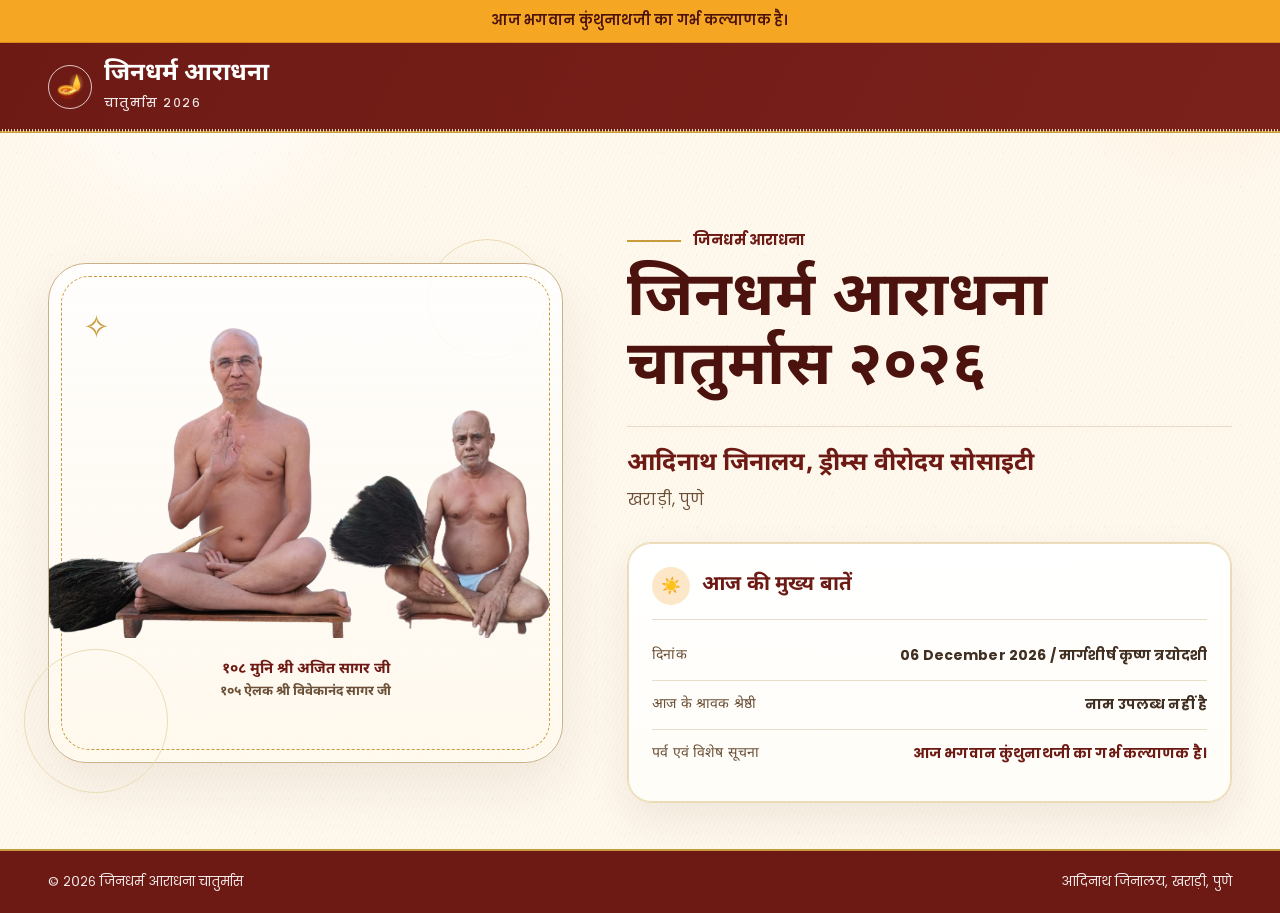
==== commit 52baee4c: "sssss" ====
--- a/index.html
+++ b/index.html
@@ -32,15 +32,6 @@
           <span class="brand-subtitle">चातुर्मास २०२६</span>
         </span>
       </a>
-
-      <nav class="main-nav" aria-label="मुख्य नेविगेशन">
-        <a class="nav-link active" href="index.html">मुख्य पृष्ठ</a>
-        <a class="nav-link" href="dainik-karyakram.html">दैनिक कार्यक्रम</a>
-        <a class="nav-link" href="kalash.html">कलश स्थापना</a>
-        <a class="nav-link" href="chowka.html">चौका नियम</a>
-        <a class="nav-link" href="gallery.html">गैलरी</a>
-        <a class="nav-link" href="team.html">टीम</a>
-      </nav>
     </div>
   </header>
 
@@ -103,11 +94,11 @@
 
   
   
+  <div id="footer"></div>
+  <div id="navbar"></div>
   <script src="js/components.js"></script>
   <script src="js/daily-data.js"></script>
   <script src="js/app.js"></script>
-  <div id="footer"></div>
-  <div id="navbar"></div>
 </body>
 
 </html>
